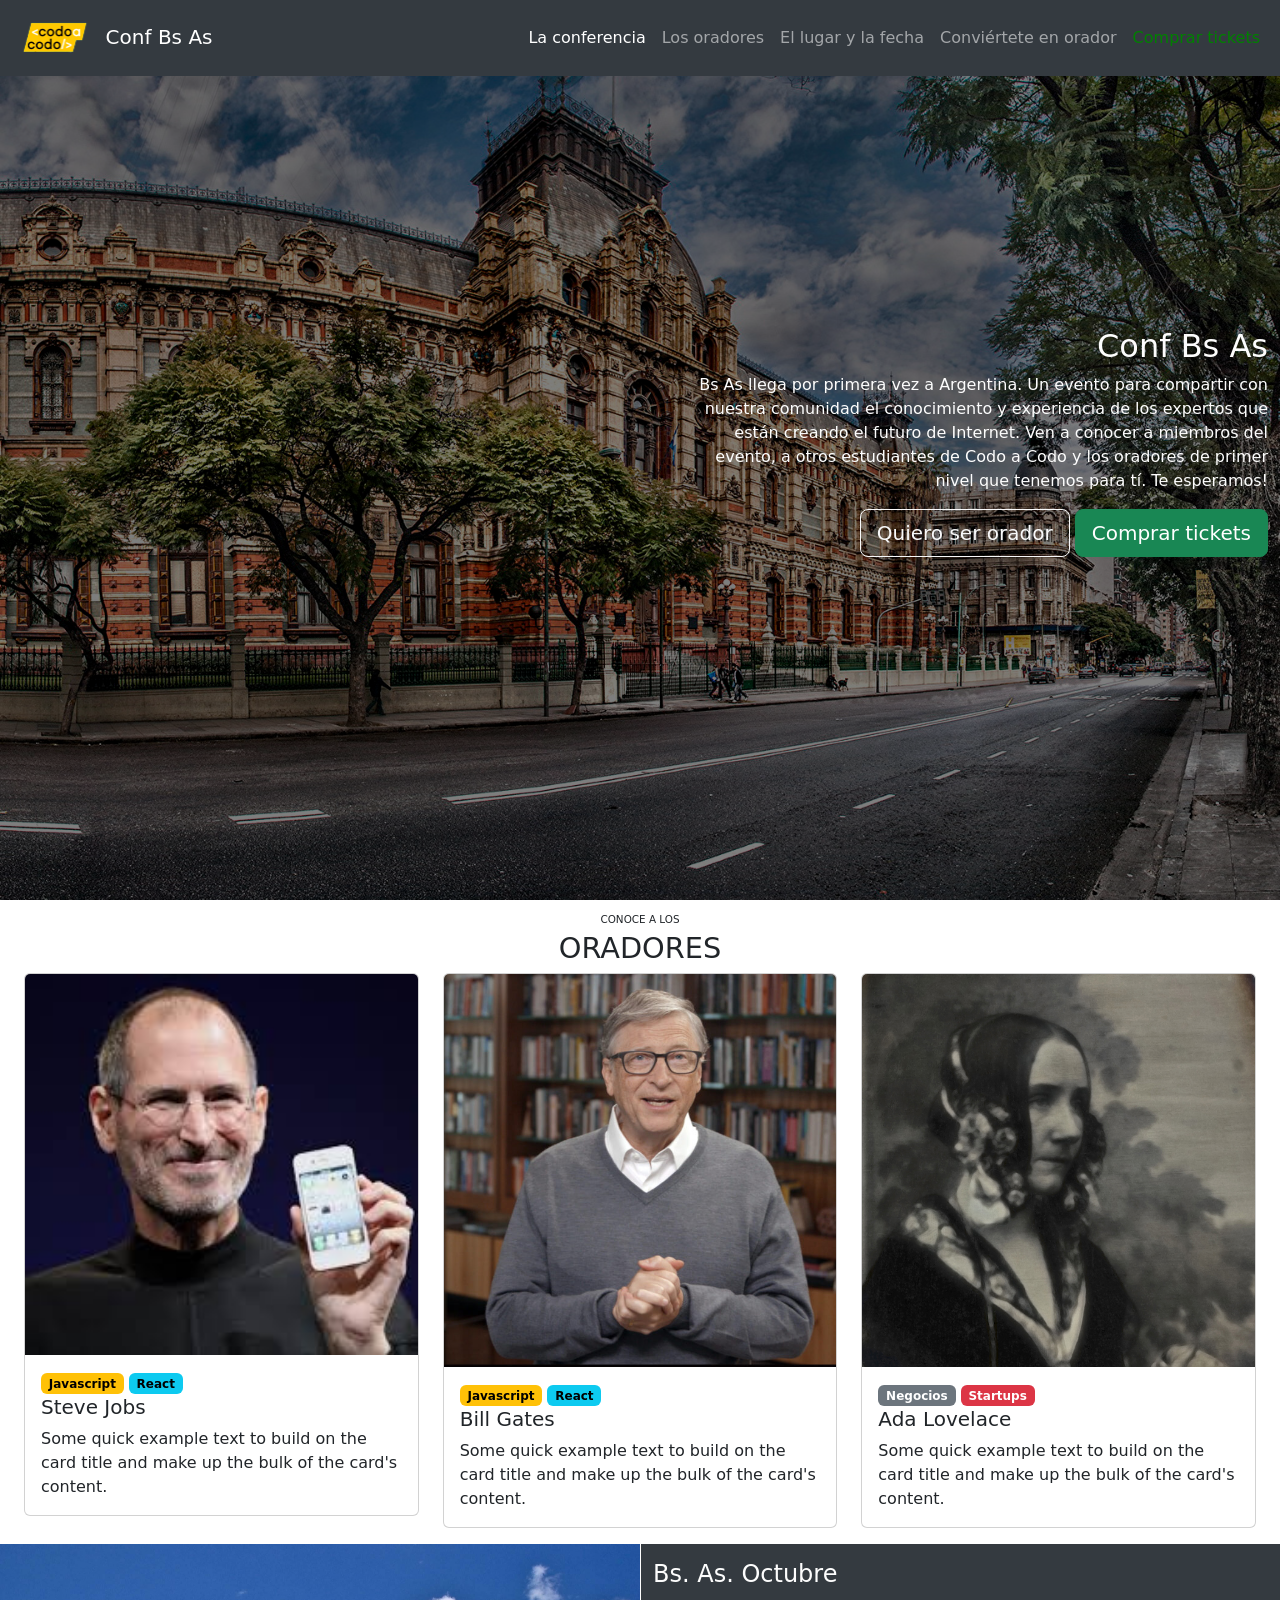
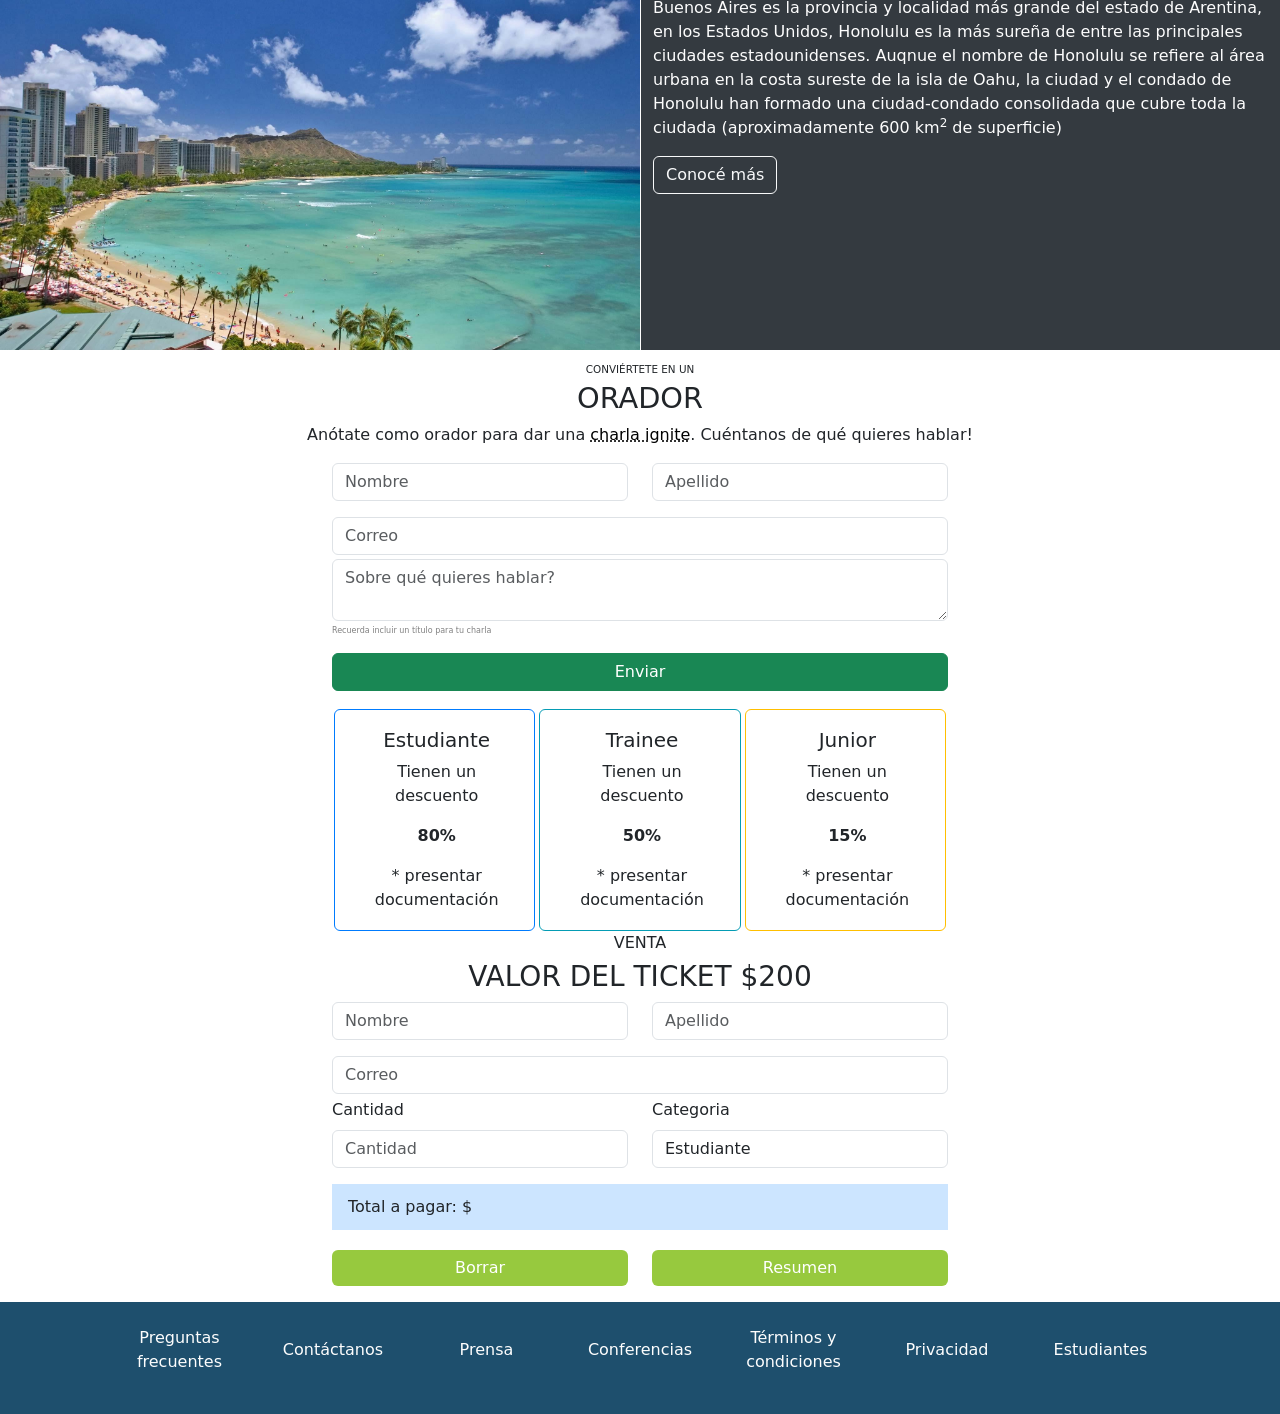
==== Frontend/index.html @ e284d628 "subida" ====
<!DOCTYPE html>
<html lang="en">

<head>
    <meta charset="UTF-8">
    <meta http-equiv="X-UA-Compatible" content="IE=edge">
    <meta name="viewport" content="width=device-width, initial-scale=1.0">
    <link href="https://cdn.jsdelivr.net/npm/bootstrap@5.3.2/dist/css/bootstrap.min.css" rel="stylesheet"
        integrity="sha384-T3c6CoIi6uLrA9TneNEoa7RxnatzjcDSCmG1MXxSR1GAsXEV/Dwwykc2MPK8M2HN" crossorigin="anonymous">
    <link href="styles.css" rel="stylesheet">
    <title>Codito</title>
</head>

<body>
    <menu class="container-fluid m-auto p-0">
        <nav class="navbar navbar-expand-lg navbar-dark bg-dark">
            <div class="container-fluid">
                <a class="navbar-brand" href="#">
                    <img src="./assets/img/codoacodo.png" alt="" class="d-inline-block" id="logo">
                    Conf Bs As</a>
                <button class="navbar-toggler" type="button" data-bs-toggle="collapse" data-bs-target="#navbarNav"
                    aria-controls="navbarNav" aria-expanded="false" aria-label="Toggle navigation">
                    <span class="navbar-toggler-icon"></span>
                </button>
                <div class="collapse navbar-collapse justify-content-end" id="navbarNav">
                    <ul class="navbar-nav">
                        <li class="nav-item">
                            <a class="nav-link active" aria-current="page" href="#">La conferencia</a>
                        </li>
                        <li class="nav-item">
                            <a class="nav-link" href="#oradores">Los oradores</a>
                        </li>
                        <li class="nav-item">
                            <a class="nav-link" href="#lugarfecha">El lugar y la fecha</a>
                        </li>
                        <li class="nav-item">
                            <a class="nav-link" href="#inscripcion">Conviértete en orador</a>
                        </li>
                        <li class="nav-item">
                            <a class="nav-link linkBuyTicket" href="#">Comprar tickets</a>
                        </li>
                    </ul>
                </div>
            </div>
        </nav>
    </menu>
    <header>
        <div class="container-fluid presentacion">
            <div class="row encabezado">
                <div class="col-12 d-flex">
                <div class="col">
                    <h2>Conf Bs As</h2>
                    <p>Bs As llega por primera vez a Argentina. Un evento para compartir con <br> nuestra comunidad el
                        conocimiento y
                        experiencia de los expertos que <br>están creando el futuro de Internet. Ven a conocer a miembros
                        del<br>
                        evento, a
                        otros estudiantes de Codo a Codo y los oradores de primer <br>nivel que tenemos para tí. Te
                        esperamos!
                    </p>
                </div>
                </div>
            </div>
            <div class="btns gap-1">
                <a href="#form"><button class="btn btn-outline-light btn-lg mb-3">Quiero ser orador</button></a>
                <a href="#ticket"><button class="btn btn-success btn-lg mb-3">Comprar tickets</button></a>
            </div>
        </div>
    </header>

    <section class="container-fluid" id="oradores">
        <div class="row">
            <div class="col">
                <h6 class="h6">conoce a los</h6>
                <h3 class="h3">oradores</h3>
            </div>
        </div>

        <div class="container-fluid card-oradores">
            <div class="row">
                <div class="col-md-4">
                    <div class="card">
                        <img src="./assets/img/steve.jpg" class="card-img-top" alt="...">
                        <div class="card-body">
                            <span class="badge text-bg-warning">Javascript</span>
                            <span class="badge text-bg-info">React</span>
                            <h5>Steve Jobs</h5>
                            <p class="card-text">Some quick example text to build on the card title and make up the bulk
                                of
                                the card's content.</p>
                        </div>
                    </div>
                </div>
                <div class="col-md-4">
                    <div class="card">
                        <img src="./assets/img/bill.jpg" class="card-img-top" alt="...">
                        <div class="card-body">
                            <span class="badge text-bg-warning">Javascript</span>
                            <span class="badge text-bg-info">React</span>
                            <h5>Bill Gates</h5>
                            <p class="card-text">Some quick example text to build on the card title and make up the bulk
                                of
                                the card's content.</p>
                        </div>
                    </div>
                </div>
                <div class="col-md-4">
                    <div class="card">
                        <img src="./assets/img/ada.jpeg" class="card-img-top" alt="...">
                        <div class="card-body">
                            <span class="badge text-bg-secondary">Negocios</span>
                            <span class="badge text-bg-danger">Startups</span>
                            <h5>Ada Lovelace</h5>
                            <p class="card-text">Some quick example text to build on the card title and make up the bulk
                                of
                                the card's content.</p>
                        </div>
                    </div>
                </div>
            </div>
        </div>
    </section>

    <section class="container-fluid row mx-0 p-0" id="lugarfecha">
        <div class="col-md-6 mx-0 p-0">
            <img class="baimg" src="./assets/img/honolulu.jpg" alt="">
        </div>
        <div class="col batext ">
            <h4>Bs. As. Octubre</h4>
            <p>Buenos Aires es la provincia y localidad más grande del estado de Arentina, en los Estados Unidos,
                Honolulu
                es la más sureña de entre las principales ciudades estadounidenses. Auqnue el nombre de Honolulu se
                refiere al
                área urbana en la costa sureste de la isla de Oahu, la ciudad y el condado de Honolulu han formado una
                ciudad-condado consolidada que cubre toda la ciudada (aproximadamente 600 km<sup>2</sup> de superficie)
            </p>
            <a class="btn btn-outline-light mb-3" href="#">Conocé más</a>
        </div>

    </section>

    <section class="formulario container-fluid row mx-0 p-0" id="formularioOrador">
        <h6 class="h6">conviértete en un</h6>
        <h3 class="h3">orador</h3>
        <p>Anótate como orador para dar una <a href="#">charla ignite</a>. Cuéntanos de qué quieres hablar!</p>
        <form method="POST" action="http://localhost:8080/wep-app/controller" id="formularioOrador">
            <div class="row">
                <div class="col-md-3 mb-3"></div>
                <div class="col-md-3 mb-3">
                    <input class="form-control" type="text" name="nombre" id="nombre" placeholder="Nombre" required />
                </div>
                <div class="col-md-3 mb-3">
                    <input class="form-control" type="text" name="apellido" id="apellido" placeholder="Apellido"
                        required />
                </div>
                <div class="col-md-3"></div>
                <div class="col-md-3 mb-3"></div>
                <div class="col-md-6 mb-1">
                    <input class="form-control" type="email" name="email" id="mail" placeholder="Correo" required />
                </div>
                <div class="col-md-3"></div>
                <div class="col-md-3"></div>
                <div class="col-md-6 mb-1">
                    <textarea class="form-control" name="textarea" id="tema"
                        placeholder="Sobre qué quieres hablar?"></textarea>
                </div>
                <div class="col-md-3"></div>

            </div>


            <div class="row">
                <div class="col-md-3"></div>
                <div class="col-md-6 mb-3">
                    <span class="textcharla">Recuerda incluir un título para tu charla</span>
                </div>
                <div class="col-md-3"></div>
            </div>

            <div class="row">
                <div class="col-md-3"></div>
                <div class="col-md-6 mb-3 d-grid gap-2">
                    <input class="btn btn-success " id="btnOrador" type="button" value="Enviar" />
                </div>
                <div class="col-md-3 mb-3"></div>
            </div>
        </form>
    </section>

    <section class="container-fluid row mx-0 p-0" id="compra">

        <div class="col-md-3"></div>
        <div class="col-md-6">

            <div class="compra">

                <div class="card text-center" id="estudiante" onclick="categoriaChange(event)">
                    <div class="card-body">
                        <h5 class="card-title">Estudiante</h5>
                        <p class="card-text">Tienen un descuento</p>
                        <p class="card-text">80%</p>
                        <p class="card-text">* presentar documentación</p>
                    </div>
                </div>

                <div class="card text-center" id="trainee" onclick="categoriaChange(event)">
                    <div class="card-body">
                        <h5 class="card-title">Trainee</h5>
                        <p class="card-text">Tienen un descuento</p>
                        <p class="card-text">50%</p>
                        <p class="card-text">* presentar documentación</p>
                    </div>
                </div>

                <div class="card text-center" id="junior" onclick="categoriaChange(event)">
                    <div class="card-body">
                        <h5 class="card-title">Junior</h5>
                        <p class="card-text">Tienen un descuento</p>
                        <p class="card-text">15%</p>
                        <p class="card-text">* presentar documentación</p>
                    </div>
                </div>

            </div>
            <div class="div row">
                <div class="col text-center">
                    <h6>VENTA</h6>
                    <h3 id="valor" value="200">VALOR DEL TICKET $200</h3>

                </div>
            </div>

        </div>
        <div class="col-md-3"></div>

        <form method="POST" action="" id="formularioCompra">
            <div class="row">
                <div class="col-md-3 mb-3"></div>
                <div class="col-md-3 mb-3">
                    <input class="form-control" type="text" name="nombre" id="nombre" placeholder="Nombre" required  />
                </div>
                <div class="col-md-3 mb-3">
                    <input class="form-control" type="text" name="apellido" id="apellido" placeholder="Apellido" required  />
                </div>
                <div class="col-md-3"></div>
                <div class="col-md-3"></div>
                <div class="col-md-6 mb-1">
                    <input class="form-control" type="email" name="email" id="email" placeholder="Correo" required />
                </div>
                <div class="col-md-3"></div>
                <div class="col-md-3 mb-3"></div>
                <div class="col-md-3 text-start">
                    <label class="form-label"for="cantidad">Cantidad</label>
                    <input class="form-control" type="number" min="0" name="cantidad" id="cantidad"
                    placeholder="Cantidad" required />
                </div>
                <div class="col-md-3 mb-3 text-start">
                    <label class="form-label" for="categoria">Categoria</label>
                    <select class="form-control" name="categoria" id="categoria" placeholder="Categoria" required>
                        <option value="estudiante">Estudiante</option>
                        <option value="trainee">Trainee</option>
                        <option value="junior">Junior</option>
                    </select>
                </div>
                <div class="col-md-3"></div>
                <div class="col-md-3"></div>
                <div class="col-md-6 mb-1 text-start">
                    <p class="total" id="total">Total a pagar: $</p>
                </div>



            </div>


            <div class="row">
                <div class="col-md-3"></div>
                <div class="col-md-3 mb-3 d-grid gap-2">
                    <button class="btn btngreen" id="borrarFormulario">Borrar</button>
                </div>
                <div class="col-md-3 mb-3 d-grid gap-2">
                    <button class="btn btngreen" id="resumen">Resumen</button>
                </div>
                <div class="col-md-3 mb-3"></div>
            </div>
        </form>

    </section>

    <footer class="container-fluid py-4">
        <div class="row">
            <span class="col"></span>
            <ul class="list-inline col-10 text-center">
                <li class="list-inline-item col"><a href="#">Preguntas frecuentes</a></li>
                <li class="list-inline-item col"><a href="#">Contáctanos</a></li>
                <li class="list-inline-item col"><a href="#">Prensa</a></li>
                <li class="list-inline-item col"><a href="#">Conferencias</a></li>
                <li class="list-inline-item col"><a href="#">Términos y condiciones</a></li>
                <li class="list-inline-item col"><a href="#">Privacidad</a></li>
                <li class="list-inline-item col"><a href="#">Estudiantes</a></li>
            </ul>
            <span class="col"></span>
        </div>
    </footer>


    <script src="https://cdn.jsdelivr.net/npm/bootstrap@5.3.2/dist/js/bootstrap.bundle.min.js"
        integrity="sha384-C6RzsynM9kWDrMNeT87bh95OGNyZPhcTNXj1NW7RuBCsyN/o0jlpcV8Qyq46cDfL"
        crossorigin="anonymous"></script>
        <script src="./assets/js/orador.js"></script>
        <script src="./assets/js/compra.js"></script>
</body>

</html>
---- Frontend/styles.css ----
:root {
    --gray: rgb(52, 58, 64);
    --white: rgb(253, 253, 253);
    --colorfooter: rgb(30, 79, 109);
}

#logo {
    height: 50px;
}

.bg-dark {
    background-color: var(--gray) !important;
    position: fixed;
    width: 100%;
    z-index: 1000;
}

.linkBuyTicket {
    color: green;
}

.presentacion {
    display: flex;
    flex-direction: column;
    align-items: flex-end;
    justify-content: center;
    height: 100%;
    position: absolute;
    width: 100%;
    margin: 0;
    background-color: rgba(0, 0, 0, 0.5);

}

.encabezado p,
h2 {
    text-align: right;
    color: var(--white);
}

header {
    background-image: url('./assets/img/ba1.jpg');
    background-position: right;
    background-size: cover;
    height: 100vh;
}

.card-oradores {
    display: flex;
    align-items: center;
    justify-content: center;
    margin-bottom: 1rem;
}

.btngreen {
    background-color: #97C93E;
    border: #97C93E;
    color: white
}

.h6 {
    text-align: center;
    text-transform: uppercase;
    font-size: .65rem;
    margin-top: .8rem;
}

.h3 {
    font-size: 1.8rem;
    text-transform: uppercase;
    text-align: center;
    line-height: 1.1;
}

.batext {
    background-color: var(--gray);
    color: var(--white);
    border-left: 1px solid var(--white)
}

.baimg {
    min-width: 100%;
    min-height: 100%;
    width: 100%;
    height: auto;
}

.batext h4 {
    margin-top: 1rem;

}

.formulario {
    padding: 0 3rem 1rem;
    display: flex;
    flex-direction: column;
    align-items: center;
    margin: auto;
}

.formulario>p {
    text-align: center;
}

.formulario p>a {
    text-decoration: dotted underline;
    color: black;
    /* color: black;
    border-bottom: 2px dotted;
    text-decoration: none; */
}

form {
    text-align: center;
}


.textcharla {
    display: block;
    font-size: .5rem;
    text-align: left;
    color: grey;
}

.compra {
    display: flex;
    flex-direction: row;
    justify-content: space-between;
    padding: 0px;


}

.compra div {
    margin: 2px;
    width: 100%;
    height: 100%;
}


.card-body>p.card-text:nth-child(3) {
    font-weight: bold;
}

.compra>div.card:nth-child(1) {
    border-color: #007BFE;
}

.compra>div.card:nth-child(2) {
    border-color: #049CB4;
}

.compra>div.card:nth-child(3) {
    border-color: #FFBF00;
}

.compra .card {
    cursor: pointer;
}

.activecard {
    border: 3px solid;
}

footer {
    background-color: var(--colorfooter);
}

footer li {
    list-style: none;
}

footer li a {
    text-decoration: none;
    color: var(--white);
}

#total {
    background-color: #CCE5FF;
    padding: 0.7rem 1rem;
}

footer ul {
    display: flex;
    align-items: center;
    flex-wrap: wrap;
    gap: 1.5rem;
}

@media (max-width:768px) {
    .compra {
        display: flex;
        flex-direction: column;
        justify-content: space-between;
        padding: 0px;
    }
}
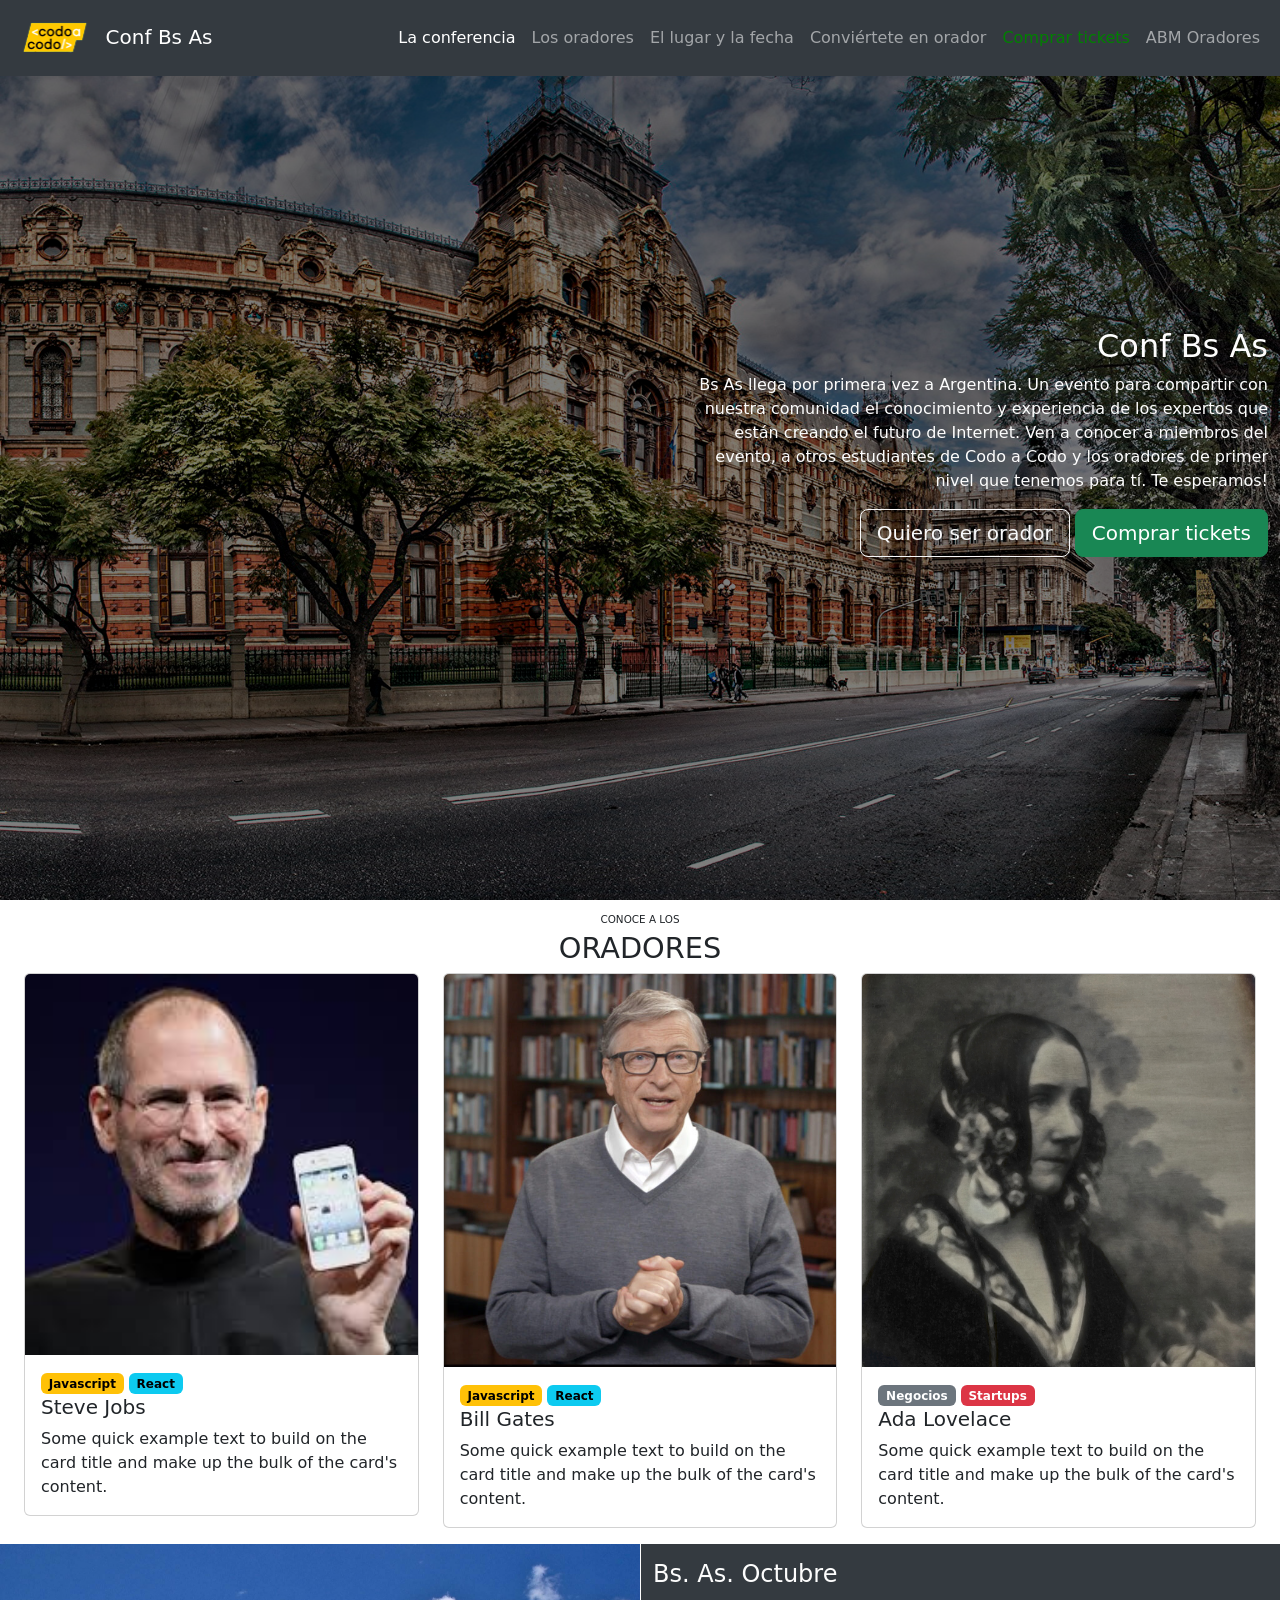
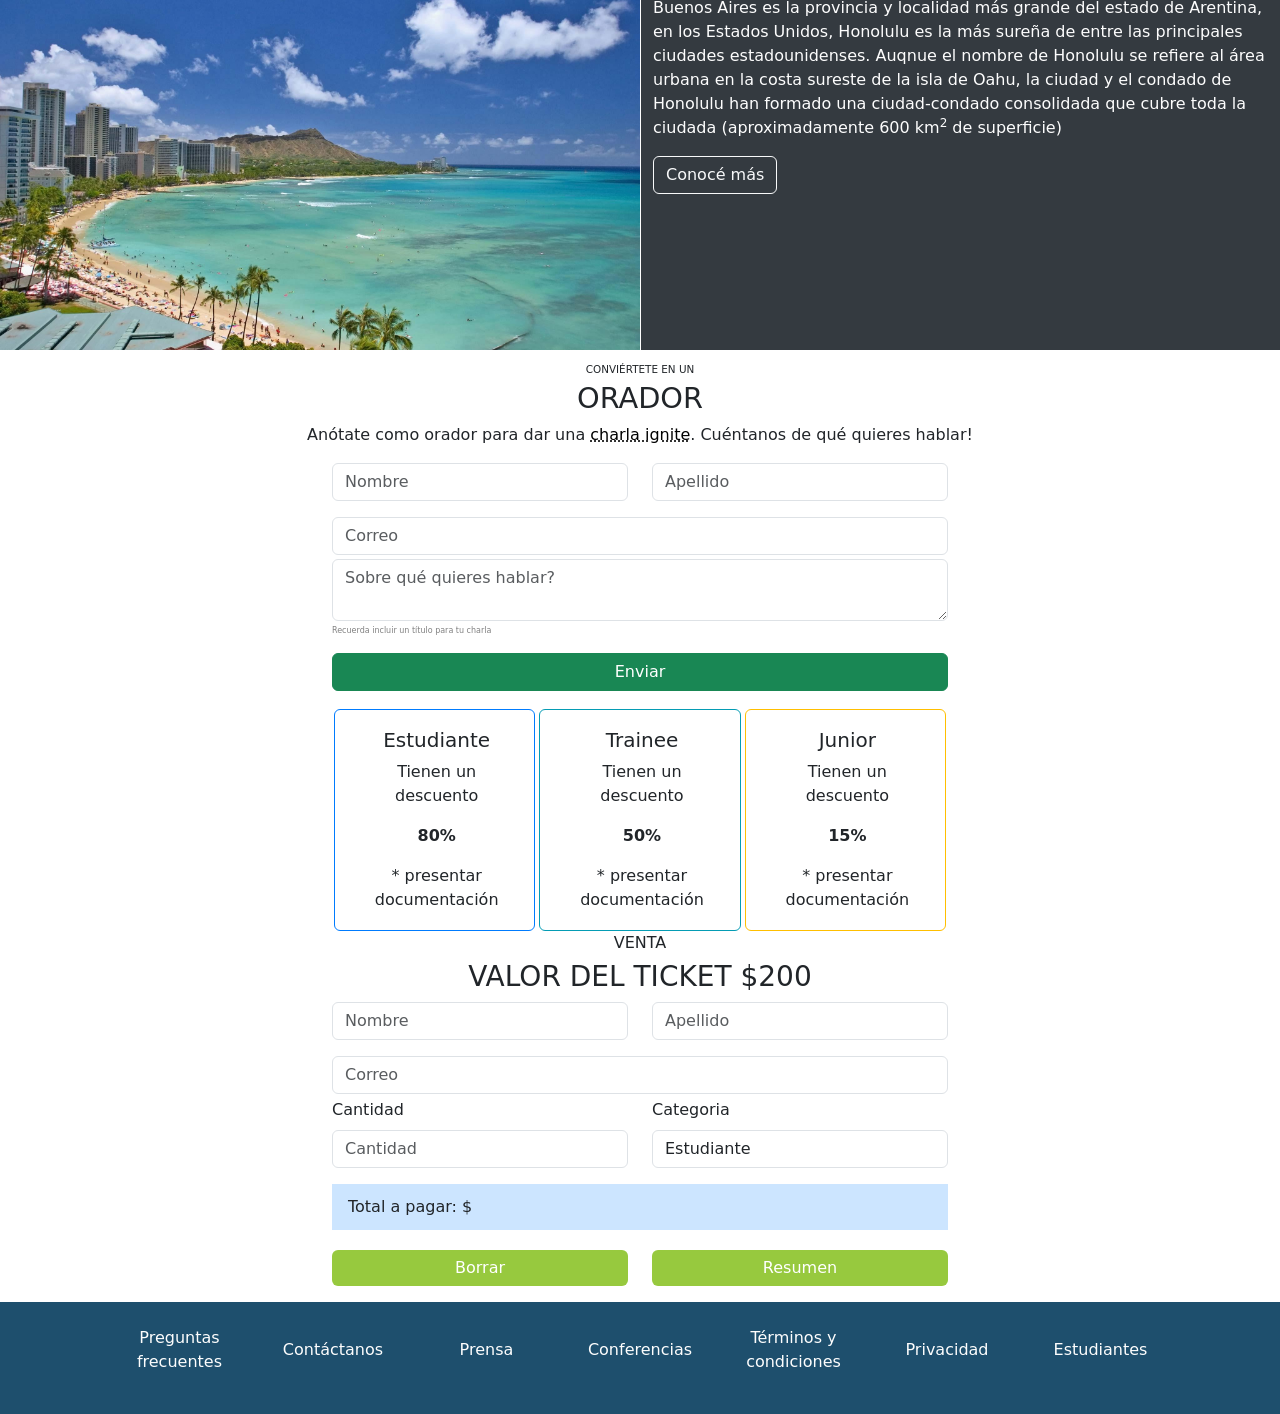
==== commit 250e4eee: "entrega TFO" ====
--- a/Frontend/index.html
+++ b/Frontend/index.html
@@ -34,10 +34,13 @@
                             <a class="nav-link" href="#lugarfecha">El lugar y la fecha</a>
                         </li>
                         <li class="nav-item">
-                            <a class="nav-link" href="#inscripcion">Conviértete en orador</a>
-                        </li>
-                        <li class="nav-item">
-                            <a class="nav-link linkBuyTicket" href="#">Comprar tickets</a>
+                            <a class="nav-link" href="#formularioOrador">Conviértete en orador</a>
+                        </li>
+                        <li class="nav-item">
+                            <a class="nav-link linkBuyTicket" href="#compra">Comprar tickets</a>
+                        </li>
+                        <li class="nav-item">
+                            <a class="nav-link linkABMOradores" href="./abmOradores.html">ABM Oradores</a>
                         </li>
                     </ul>
                 </div>
